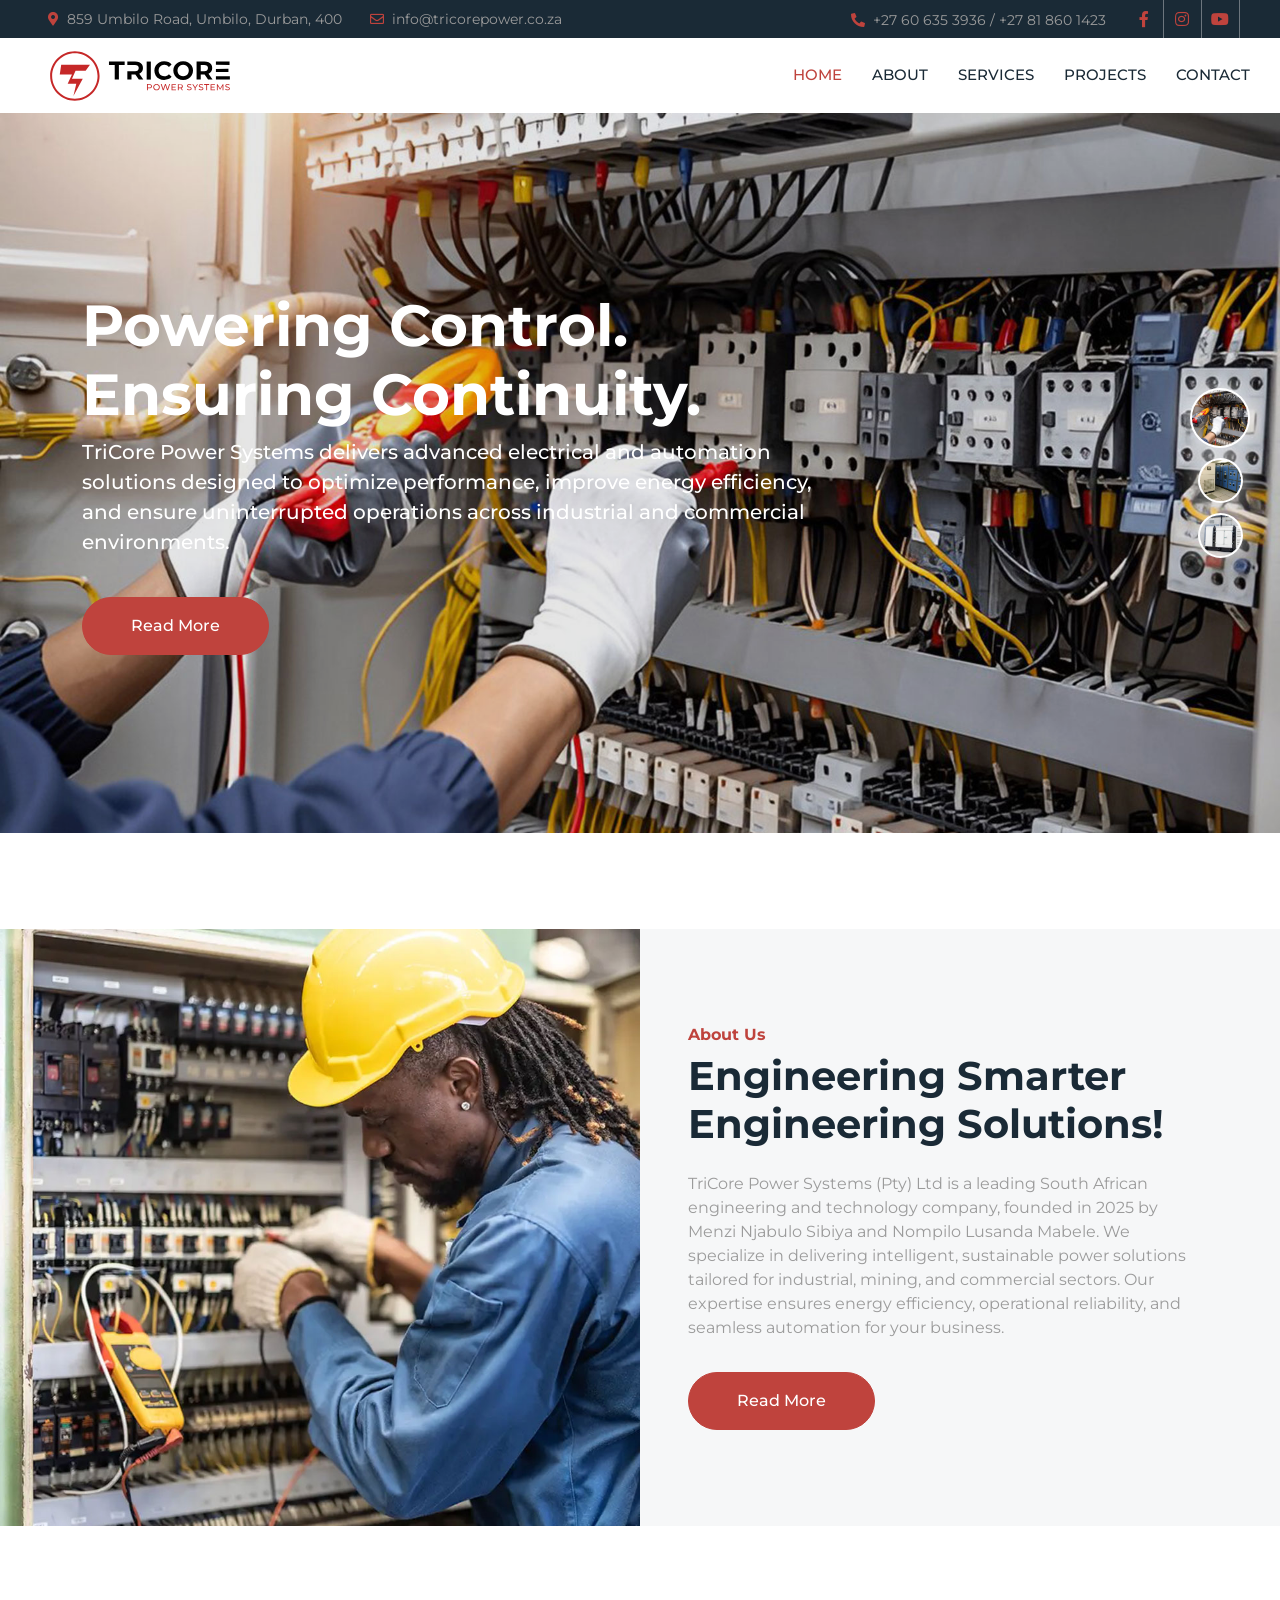
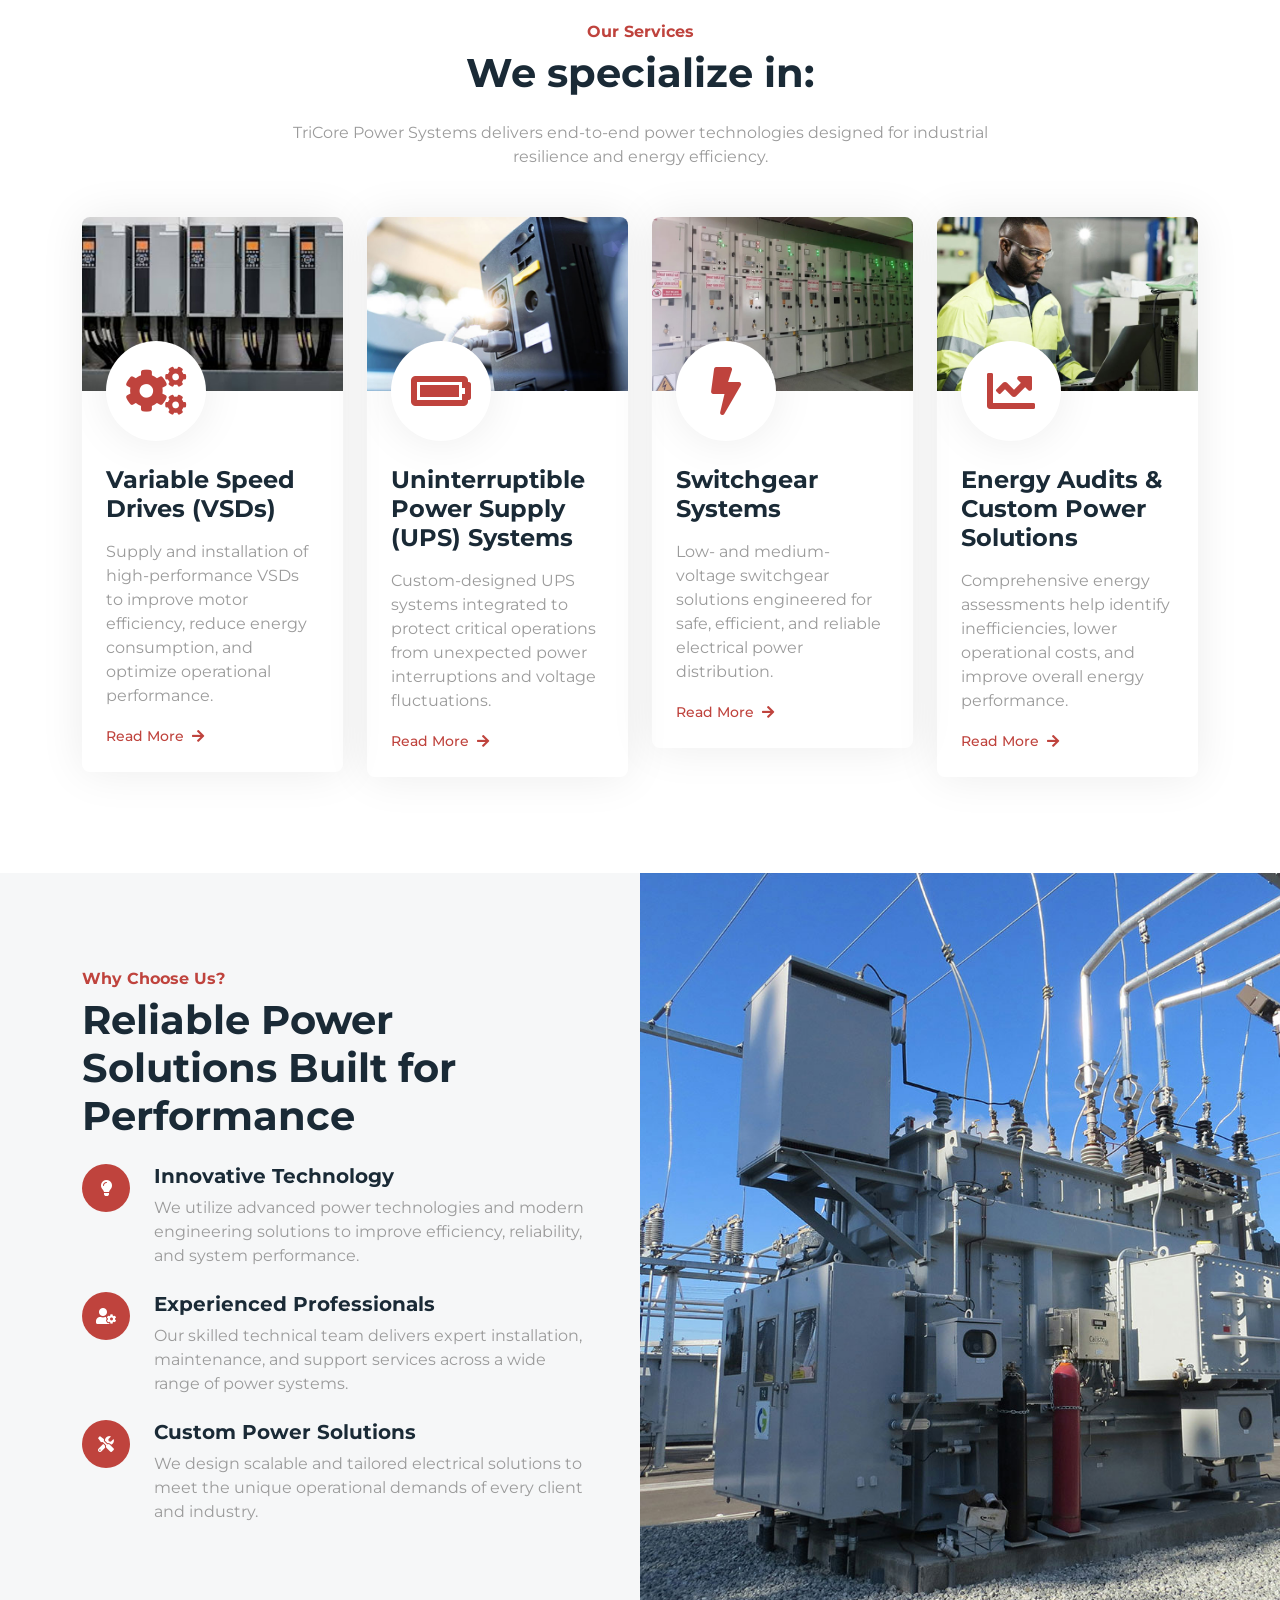
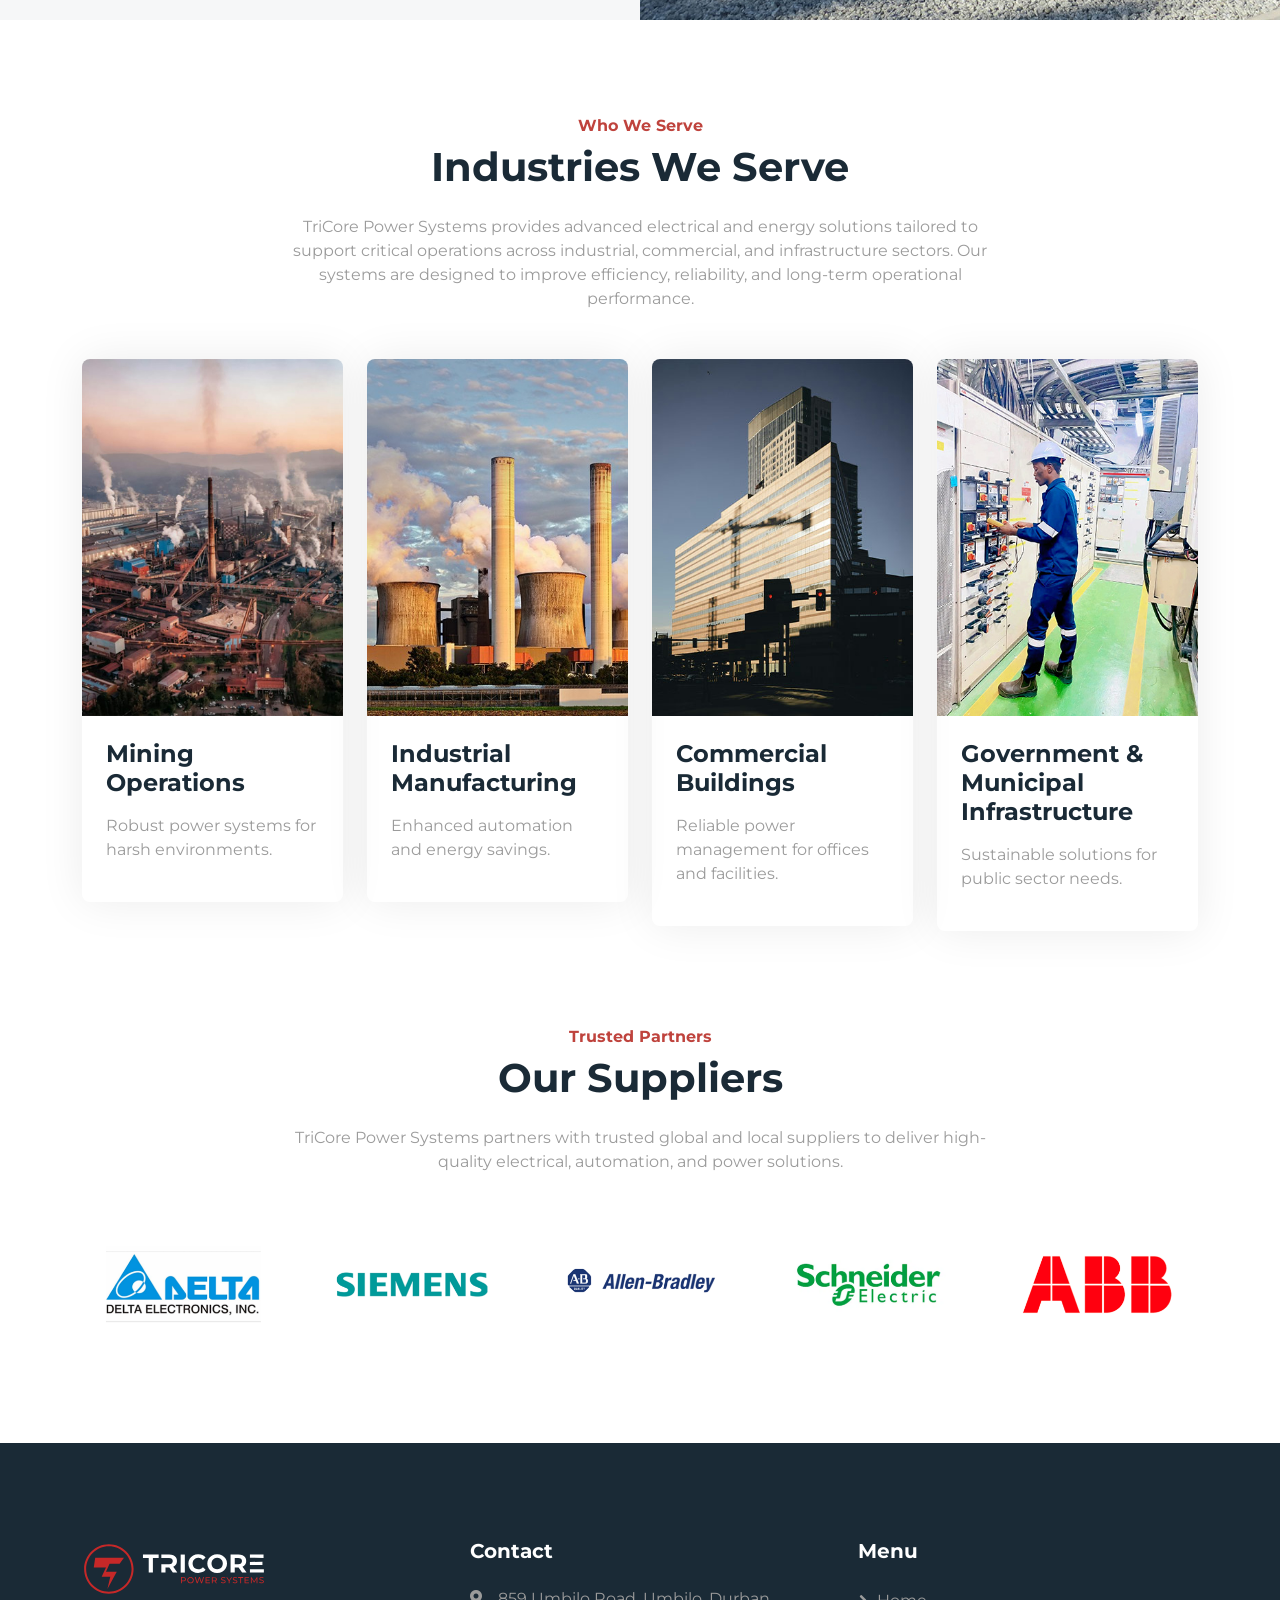
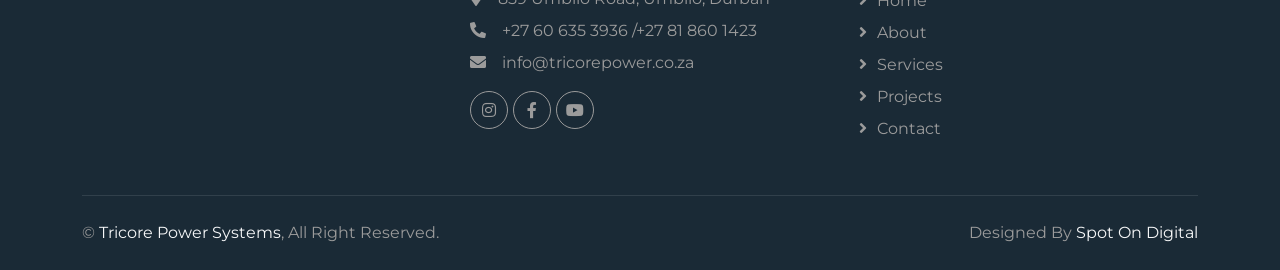
==== index.html @ cb74283c "Add files via upload" ====
<!DOCTYPE html>
<html lang="en">

<head>
    <meta charset="utf-8">
    <title>Home - Tricore Power Systems</title>
    <meta content="width=device-width, initial-scale=1.0" name="viewport">
    <meta content="" name="keywords">
    <meta content="" name="description">

    <!-- Favicon -->
    <link href="img/favicon.png" rel="icon">

    <!-- Google Web Fonts -->
    <link rel="preconnect" href="https://fonts.googleapis.com">
    <link rel="preconnect" href="https://fonts.gstatic.com" crossorigin>
    <link href="https://fonts.googleapis.com/css2?family=Open+Sans:wght@400;500&family=Roboto:wght@500;700;900&display=swap" rel="stylesheet">
    <link rel="preconnect" href="https://fonts.googleapis.com">
    <link rel="preconnect" href="https://fonts.gstatic.com" crossorigin>
    <link href="https://fonts.googleapis.com/css2?family=Montserrat:wght@100;200;300;400;500;600;700;800;900&display=swap" rel="stylesheet">

    <!-- Icon Font Stylesheet -->
    <link href="https://cdnjs.cloudflare.com/ajax/libs/font-awesome/5.10.0/css/all.min.css" rel="stylesheet">
    <link href="https://cdn.jsdelivr.net/npm/bootstrap-icons@1.4.1/font/bootstrap-icons.css" rel="stylesheet">

    <!-- Libraries Stylesheet -->
    <link href="lib/animate/animate.min.css" rel="stylesheet">
    <link href="lib/owlcarousel/assets/owl.carousel.min.css" rel="stylesheet">
    <link href="lib/lightbox/css/lightbox.min.css" rel="stylesheet">

    <!-- Customized Bootstrap Stylesheet -->
    <link href="css/bootstrap.min.css" rel="stylesheet">

    <!-- Template Stylesheet -->
    <link href="css/style.css" rel="stylesheet">
</head>

<body>
    <!-- Spinner Start -->
    <div id="spinner" class="show bg-white position-fixed translate-middle w-100 vh-100 top-50 start-50 d-flex align-items-center justify-content-center">
        <div class="spinner-border text-primary" style="width: 3rem; height: 3rem;" role="status">
            <span class="sr-only">Loading...</span>
        </div>
    </div>
    <!-- Spinner End -->


    <!-- Topbar Start -->
    <div class="container-fluid bg-dark p-0">
        <div class="row gx-0 d-none d-lg-flex">
            <div class="col-lg-7 px-5 text-start">
                <div class="h-100 d-inline-flex align-items-center me-4">
                    <small class="fa fa-map-marker-alt text-primary me-2"></small>
                    <small>859 Umbilo Road, Umbilo, Durban, 400</small>
                </div>
                <div class="h-100 d-inline-flex align-items-center">
                    <small class="far fa-envelope text-primary me-2"></small>
                    <small>info@tricorepower.co.za</small>
                </div>
            </div>
            <div class="col-lg-5 px-5 text-end">
                <div class="h-100 d-inline-flex align-items-center me-4">
                    <small class="fa fa-phone-alt text-primary me-2"></small>
                    <small>+27 60 635 3936 / +27 81 860 1423</small>
                </div>
                <div class="h-100 d-inline-flex align-items-center mx-n2">
                    <a class="btn btn-square btn-link rounded-0 border-0 border-end border-secondary" href=""><i class="fab fa-facebook-f"></i></a>
                    <a class="btn btn-square btn-link rounded-0 border-0 border-end border-secondary" href=""><i class="fab fa-instagram"></i></a>
                    <a class="btn btn-square btn-link rounded-0 border-0 border-end border-secondary" href=""><i class="fab fa-youtube"></i></a>
                   
                </div>
            </div>
        </div>
    </div>
    <!-- Topbar End -->


 <!-- Navbar Start -->
<nav class="navbar navbar-expand-lg bg-white navbar-light sticky-top p-0">
    <a href="index.html" class="navbar-brand d-flex align-items-center px-4 px-lg-5">
        <img src="img/tricore-logo.svg" alt="Tricore Logo" style="height: 60px;">
    </a>

    <button type="button" class="navbar-toggler me-4" data-bs-toggle="collapse" data-bs-target="#navbarCollapse">
        <span class="navbar-toggler-icon"></span>
    </button>

    <div class="collapse navbar-collapse" id="navbarCollapse">
        <div class="navbar-nav ms-auto p-4 p-lg-0">
            <a href="index.html" class="nav-item nav-link active">Home</a>
            <a href="about.html" class="nav-item nav-link">About</a>
            <a href="services.html" class="nav-item nav-link">Services</a>
            <a href="projects.html" class="nav-item nav-link">Projects</a>
            <a href="contact.html" class="nav-item nav-link">Contact</a>
        </div>
    </div>
</nav>
<!-- Navbar End -->


    <!-- Carousel Start -->
    <div class="container-fluid p-0 pb-5 wow fadeIn" data-wow-delay="0.1s">
        <div class="owl-carousel header-carousel position-relative">
            <div class="owl-carousel-item position-relative" data-dot="<img src='img/carousel-1.jpg'>">
                <img class="img-fluid" src="img/carousel-1.jpg" alt="">
                <div class="owl-carousel-inner">
                    <div class="container">
                        <div class="row justify-content-start">
                            <div class="col-10 col-lg-8">
                                <h1 class="display-2 text-white animated slideInDown">Powering Control. Ensuring Continuity.</h1>
                               <p class="fs-5 fw-medium text-white mb-4 pb-3">
                                TriCore Power Systems delivers advanced electrical and automation solutions designed to optimize
                                performance, improve energy efficiency, and ensure uninterrupted operations across industrial
                                and commercial environments.
                            </p>
                                <a href="" class="btn btn-primary rounded-pill py-3 px-5 animated slideInLeft">Read More</a>
                            </div>
                        </div>
                    </div>
                </div>
            </div>
            <div class="owl-carousel-item position-relative" data-dot="<img src='img/carousel-2.jpg'>">
                <img class="img-fluid" src="img/carousel-2.jpg" alt="">
                <div class="owl-carousel-inner">
                    <div class="container">
                        <div class="row justify-content-start">
                            <div class="col-10 col-lg-8">
                                <h1 class="display-2 text-white animated slideInDown">SA's No.1 Engineering and Technology Company</h1>
                                <p class="fs-5 fw-medium text-white mb-4 pb-3">
                                We provide reliable engineering expertise, innovative technologies, and tailored power solutions
                                that support infrastructure growth, operational excellence, and long-term sustainability across South Africa.
                            </p>
                                <a href="" class="btn btn-primary rounded-pill py-3 px-5 animated slideInLeft">Read More</a>
                            </div>
                        </div>
                    </div>
                </div>
            </div>
            <div class="owl-carousel-item position-relative" data-dot="<img src='img/carousel-3.jpg'>">
                <img class="img-fluid" src="img/carousel-3.jpg" alt="">
                <div class="owl-carousel-inner">
                    <div class="container">
                        <div class="row justify-content-start">
                            <div class="col-10 col-lg-8">
                                <h1 class="display-2 text-white animated slideInDown">intelligent, sustainable power solutions</h1>
                               <p class="fs-5 fw-medium text-white mb-4 pb-3">
                                From intelligent energy management systems to scalable backup power solutions, we help businesses
                                achieve safer, smarter, and more sustainable power operations for the future.
                            </p>
                                <a href="" class="btn btn-primary rounded-pill py-3 px-5 animated slideInLeft">Read More</a>
                            </div>
                        </div>
                    </div>
                </div>
            </div>
        </div>
    </div>
    <!-- Carousel End -->





    <!-- About Start -->
    <div class="container-fluid bg-light overflow-hidden my-5 px-lg-0">
        <div class="container about px-lg-0">
            <div class="row g-0 mx-lg-0">
                <div class="col-lg-6 ps-lg-0 wow fadeIn" data-wow-delay="0.1s" style="min-height: 400px;">
                    <div class="position-relative h-100">
                        <img class="position-absolute img-fluid w-100 h-100" src="img/about.jpg" style="object-fit: cover;" alt="">
                    </div>
                </div>
                <div class="col-lg-6 about-text py-5 wow fadeIn" data-wow-delay="0.5s">
                    <div class="p-lg-5 pe-lg-0">
                        <h6 class="text-primary">About Us</h6>
                        <h1 class="mb-4">Engineering Smarter Engineering Solutions!</h1>
                        <p>TriCore Power Systems (Pty) Ltd is a leading South African engineering and technology company, founded in 2025 by Menzi Njabulo Sibiya and Nompilo Lusanda Mabele. We specialize in delivering intelligent, sustainable power solutions tailored for industrial, mining, and commercial sectors. Our expertise ensures energy efficiency, operational reliability, and seamless automation for your business.</p>
                       
                        <a href="about.html" class="btn btn-primary rounded-pill py-3 px-5 mt-3">Read More</a>
                    </div>
                </div>
            </div>
        </div>
    </div>
    <!-- About End -->
    
 

   <!-- Service Start -->
<div class="container-xxl py-5">
    <div class="container">
        <div class="text-center mx-auto mb-5 wow fadeInUp" data-wow-delay="0.1s" style="max-width: 700px;">
            <h6 class="text-primary">Our Services</h6>
            <h1 class="mb-4">
                We specialize in:
            </h1>
            <p class="mb-4">
                TriCore Power Systems delivers end-to-end power technologies designed for industrial resilience and energy efficiency.
            </p>
        </div>

        <div class="row g-4">

            <!-- Variable Speed Drives -->
            <div class="col-md-3 wow fadeInUp" data-wow-delay="0.1s">
                <div class="service-item rounded overflow-hidden">
                    <img class="img-fluid" src="img/img-600x400-1.jpg" alt="Variable Speed Drives">
                    <div class="position-relative p-4 pt-0">
                        <div class="service-icon">
                            <i class="fa fa-cogs fa-3x"></i>
                        </div>

                        <h4 class="mb-3">Variable Speed Drives (VSDs)</h4>

                        <p>
                            Supply and installation of high-performance VSDs to improve motor efficiency,
                            reduce energy consumption, and optimize operational performance.
                        </p>


                        <a class="small fw-medium" href="services.html">
                            Read More<i class="fa fa-arrow-right ms-2"></i>
                        </a>
                    </div>
                </div>
            </div>

            <!-- UPS Systems -->
            <div class="col-md-3 wow fadeInUp" data-wow-delay="0.3s">
                <div class="service-item rounded overflow-hidden">
                    <img class="img-fluid" src="img/img-600x400-2.jpg" alt="UPS Systems">
                    <div class="position-relative p-4 pt-0">
                        <div class="service-icon">
                            <i class="fa fa-battery-full fa-3x"></i>
                        </div>

                        <h4 class="mb-3">Uninterruptible Power Supply (UPS) Systems</h4>

                        <p>
                            Custom-designed UPS systems integrated to protect critical operations from
                            unexpected power interruptions and voltage fluctuations.
                        </p>

                        

                        <a class="small fw-medium" href="services.html">
                            Read More<i class="fa fa-arrow-right ms-2"></i>
                        </a>
                    </div>
                </div>
            </div>

            <!-- Switchgear Systems -->
            <div class="col-md-3 wow fadeInUp" data-wow-delay="0.5s">
                <div class="service-item rounded overflow-hidden">
                    <img class="img-fluid" src="img/img-600x400-3.jpg" alt="Switchgear Systems">
                    <div class="position-relative p-4 pt-0">
                        <div class="service-icon">
                            <i class="fa fa-bolt fa-3x"></i>
                        </div>

                        <h4 class="mb-3">Switchgear Systems</h4>

                        <p>
                            Low- and medium-voltage switchgear solutions engineered for safe, efficient,
                            and reliable electrical power distribution.
                        </p>

                       
                        <a class="small fw-medium" href="services.html">
                            Read More<i class="fa fa-arrow-right ms-2"></i>
                        </a>
                    </div>
                </div>
            </div>

            <!-- Energy Audits -->
            <div class="col-md-3 wow fadeInUp" data-wow-delay="0.7s">
                <div class="service-item rounded overflow-hidden">
                    <img class="img-fluid" src="img/img-600x400-4.jpg" alt="Energy Audits">
                    <div class="position-relative p-4 pt-0">
                        <div class="service-icon">
                            <i class="fa fa-chart-line fa-3x"></i>
                        </div>

                        <h4 class="mb-3">Energy Audits & Custom Power Solutions</h4>

                        <p>
                            Comprehensive energy assessments help identify inefficiencies, lower operational
                            costs, and improve overall energy performance.
                        </p>

                       

                        <a class="small fw-medium" href="services.html">
                            Read More<i class="fa fa-arrow-right ms-2"></i>
                        </a>
                    </div>
                </div>
            </div>

        </div>
    </div>
</div>
<!-- Service End -->

   <!-- Feature Start -->
<div class="container-fluid bg-light overflow-hidden my-5 px-lg-0">
    <div class="container feature px-lg-0">
        <div class="row g-0 mx-lg-0">

            <div class="col-lg-6 feature-text py-5 wow fadeIn" data-wow-delay="0.1s">
                <div class="p-lg-5 ps-lg-0">

                    <h6 class="text-primary">Why Choose Us?</h6>
                    <h1 class="mb-4">Reliable Power Solutions Built for Performance</h1>

                   

                    <div class="row g-4">

                        <!-- Innovation -->
                        <div class="col-12">
                            <div class="d-flex align-items-start">
                                <div class="btn-lg-square bg-primary rounded-circle flex-shrink-0">
                                    <i class="fa fa-lightbulb text-white"></i>
                                </div>

                                <div class="ms-4">
                                    <h5 class="mb-2">Innovative Technology</h5>
                                    <p class="mb-0">
                                        We utilize advanced power technologies and modern engineering
                                        solutions to improve efficiency, reliability, and system performance.
                                    </p>
                                </div>
                            </div>
                        </div>

                        <!-- Expert Team -->
                        <div class="col-12">
                            <div class="d-flex align-items-start">
                                <div class="btn-lg-square bg-primary rounded-circle flex-shrink-0">
                                    <i class="fa fa-user-cog text-white"></i>
                                </div>

                                <div class="ms-4">
                                    <h5 class="mb-2">Experienced Professionals</h5>
                                    <p class="mb-0">
                                        Our skilled technical team delivers expert installation,
                                        maintenance, and support services across a wide range of power systems.
                                    </p>
                                </div>
                            </div>
                        </div>

                        <!-- Custom Solutions -->
                        <div class="col-12">
                            <div class="d-flex align-items-start">
                                <div class="btn-lg-square bg-primary rounded-circle flex-shrink-0">
                                    <i class="fa fa-tools text-white"></i>
                                </div>

                                <div class="ms-4">
                                    <h5 class="mb-2">Custom Power Solutions</h5>
                                    <p class="mb-0">
                                        We design scalable and tailored electrical solutions to meet
                                        the unique operational demands of every client and industry.
                                    </p>
                                </div>
                            </div>
                        </div>

                    </div>

                </div>
            </div>

            <div class="col-lg-6 pe-lg-0 wow fadeIn" data-wow-delay="0.5s" style="min-height: 400px;">
                <div class="position-relative h-100">
                    <img class="position-absolute img-fluid w-100 h-100"
                        src="img/feature.jpg"
                        style="object-fit: cover;"
                        alt="TriCore Power Systems">
                </div>
            </div>

        </div>
    </div>
</div>
<!-- Feature End -->
    
    
    
   <!-- Industries Start -->
<div class="container-xxl py-5">
    <div class="container">
       <div class="text-center mx-auto mb-5 wow fadeInUp" data-wow-delay="0.1s" style="max-width: 700px;">
    <h6 class="text-primary">Who We Serve</h6>

            <h1 class="mb-4">
                Industries We Serve
            </h1>

            <p class="mb-4">
                TriCore Power Systems provides advanced electrical and energy solutions tailored to support critical operations across industrial, commercial, and infrastructure sectors. Our systems are designed to improve efficiency, reliability, and long-term operational performance.
            </p>
        </div>

        <div class="row g-4">

            <!-- Variable Speed Drives -->
            <div class="col-md-3 wow fadeInUp" data-wow-delay="0.1s">
                <div class="service-item rounded overflow-hidden">
                    <img class="img-fluid" src="img/industries/mining.jpg" alt="Mining Operations">
                    <div class="position-relative p-4 pt-0"><br>
                        

                        <h4 class="mb-3">Mining Operations</h4>

                        <p>
                           Robust power systems for harsh environments.
                        </p>


                       
                    </div>
                </div>
            </div>

            <!-- UPS Systems -->
            <div class="col-md-3 wow fadeInUp" data-wow-delay="0.3s">
                <div class="service-item rounded overflow-hidden">
                    <img class="img-fluid" src="img/industries/oil-1.jpg" alt="Industrial Manufacturing">
                    <div class="position-relative p-4 pt-0"><br>
                        

                        <h4 class="mb-3">Industrial Manufacturing</h4>

                        <p>
                            Enhanced automation and energy savings.
                        </p>

                        

                       
                    </div>
                </div>
            </div>

            <!-- Switchgear Systems -->
            <div class="col-md-3 wow fadeInUp" data-wow-delay="0.5s">
                <div class="service-item rounded overflow-hidden">
                    <img class="img-fluid" src="img/industries/commercial_building.jpg" alt="Switchgear Systems">
                    <div class="position-relative p-4 pt-0"><br>
                        

                        <h4 class="mb-3">Commercial Buildings</h4>

                        <p>
                            Reliable power management for offices and facilities.
                        </p>

                       
                       
                    </div>
                </div>
            </div>

            <!-- Energy Audits -->
            <div class="col-md-3 wow fadeInUp" data-wow-delay="0.7s">
                <div class="service-item rounded overflow-hidden">
                    <img class="img-fluid" src="img/industries/government-2.jpg" alt="Energy Audits">
                    <div class="position-relative p-4 pt-0"><br>
                        

                        <h4 class="mb-3">Government & Municipal Infrastructure</h4>

                        <p>
                           Sustainable solutions for public sector needs.
                        </p>

                       

                       
                    </div>
                </div>
            </div>

        </div>
    </div>
</div>
<!-- Service End -->

  
    
   <!-- Suppliers Start -->
<div class="container-xxl py-5">
    <div class="container">

        <div class="text-center mx-auto mb-5 wow fadeInUp" data-wow-delay="0.1s" style="max-width: 700px;">
            <h6 class="text-primary">Trusted Partners</h6>

            <h1 class="mb-4">
                Our Suppliers
            </h1>

            <p class="mb-4">
                TriCore Power Systems partners with trusted global and local suppliers to deliver
                high-quality electrical, automation, and power solutions.
            </p>
        </div>

        <!-- Supplier Logos Carousel -->
        <div class="owl-carousel supplier-carousel wow fadeInUp" data-wow-delay="0.3s">

            <!-- Supplier 1 -->
            <div class="supplier-item text-center">
                <div class="p-4">
                    <img class="img-fluid mx-auto"
                        src="img/suppliers/supplier1.png"
                        alt="Supplier Logo"
                        style="max-height: 90px; width: auto;">
                </div>
            </div>

            <!-- Supplier 2 -->
            <div class="supplier-item text-center">
                <div class="p-4">
                    <img class="img-fluid mx-auto"
                        src="img/suppliers/supplier2.png"
                        alt="Supplier Logo"
                        style="max-height: 90px; width: auto;">
                </div>
            </div>

            <!-- Supplier 3 -->
            <div class="supplier-item text-center">
                <div class="p-4">
                    <img class="img-fluid mx-auto"
                        src="img/suppliers/supplier3.png"
                        alt="Supplier Logo"
                        style="max-height: 90px; width: auto;">
                </div>
            </div>

            <!-- Supplier 4 -->
            <div class="supplier-item text-center">
                <div class="p-4">
                    <img class="img-fluid mx-auto"
                        src="img/suppliers/supplier4.png"
                        alt="Supplier Logo"
                        style="max-height: 90px; width: auto;">
                </div>
            </div>

            <!-- Supplier 5 -->
            <div class="supplier-item text-center">
                <div class="p-4">
                    <img class="img-fluid mx-auto"
                        src="img/suppliers/supplier5.png"
                        alt="Supplier Logo"
                        style="max-height: 90px; width: auto;">
                </div>
            </div>

        </div>

    </div>
</div>
<!-- Suppliers End -->

<!-- Owl Carousel CSS -->
<link rel="stylesheet"
    href="https://cdnjs.cloudflare.com/ajax/libs/OwlCarousel2/2.3.4/assets/owl.carousel.min.css">

<link rel="stylesheet"
    href="https://cdnjs.cloudflare.com/ajax/libs/OwlCarousel2/2.3.4/assets/owl.theme.default.min.css">


<!-- jQuery -->
<script src="https://code.jquery.com/jquery-3.6.0.min.js"></script>

<!-- Owl Carousel JS -->
<script src="https://cdnjs.cloudflare.com/ajax/libs/OwlCarousel2/2.3.4/owl.carousel.min.js"></script>


<!-- Carousel Script -->
<script>
    $('.supplier-carousel').owlCarousel({
        loop: true,
        margin: 25,
        nav: false,
        dots: false,
        autoplay: true,
        autoplayTimeout: 2500,
        autoplayHoverPause: true,
        responsive: {
            0: {
                items: 2
            },
            576: {
                items: 3
            },
            768: {
                items: 4
            },
            992: {
                items: 5
            }
        }
    });
</script>
   


  

    <!-- Footer Start -->
    <div class="container-fluid bg-dark text-body footer mt-5 pt-5 wow fadeIn" data-wow-delay="0.1s">
        <div class="container py-5">
            <div class="row g-5">
                
                <div class="col-lg-4 col-md-6">
                    <a href="index.html">
        <img src="img/tricore-logo-white.svg" alt="Tricore Logo" style="height: 60px;">
    </a>
                   
                </div>
                
                <div class="col-lg-4 col-md-6">
                    <h5 class="text-white mb-4">Contact</h5>
                    <p class="mb-2"><i class="fa fa-map-marker-alt me-3"></i>859 Umbilo Road, Umbilo, Durban</p>
                    <p class="mb-2"><i class="fa fa-phone-alt me-3"></i>+27 60 635 3936 /+27 81 860 1423</p>
                    <p class="mb-2"><i class="fa fa-envelope me-3"></i>info@tricorepower.co.za</p>
                    <div class="d-flex pt-2">
                        <a class="btn btn-square btn-outline-light btn-social" href=""><i class="fab fa-instagram"></i></a>
                        <a class="btn btn-square btn-outline-light btn-social" href=""><i class="fab fa-facebook-f"></i></a>
                        <a class="btn btn-square btn-outline-light btn-social" href=""><i class="fab fa-youtube"></i></a>
                      
                    </div>
                </div>
                <div class="col-lg-4 col-md-6">
                    <h5 class="text-white mb-4">Menu</h5>
                    <a class="btn btn-link" href="index.html">Home</a>
                    <a class="btn btn-link" href="about.html">About</a>
                    <a class="btn btn-link" href="services.html">Services</a>
                    <a class="btn btn-link" href="projects.html">Projects</a>
                    <a class="btn btn-link" href="contact.html">Contact</a>
                </div>
                
               
            </div>
        </div>
        <div class="container">
            <div class="copyright">
                <div class="row">
                    <div class="col-md-6 text-center text-md-start mb-3 mb-md-0">
                        &copy; <a href="#">Tricore Power Systems</a>, All Right Reserved.
                    </div>
                    <div class="col-md-6 text-center text-md-end">
                        
                        Designed By <a href="https://spotondigital.co.za">Spot On Digital</a>
                        
                    </div>
                </div>
            </div>
        </div>
    </div>
    <!-- Footer End -->


    <!-- Back to Top -->
    <a href="#" class="btn btn-lg btn-primary btn-lg-square rounded-circle back-to-top"><i class="bi bi-arrow-up"></i></a>


    <!-- JavaScript Libraries -->
    <script src="https://code.jquery.com/jquery-3.4.1.min.js"></script>
    <script src="https://cdn.jsdelivr.net/npm/bootstrap@5.0.0/dist/js/bootstrap.bundle.min.js"></script>
    <script src="lib/wow/wow.min.js"></script>
    <script src="lib/easing/easing.min.js"></script>
    <script src="lib/waypoints/waypoints.min.js"></script>
    <script src="lib/counterup/counterup.min.js"></script>
    <script src="lib/owlcarousel/owl.carousel.min.js"></script>
    <script src="lib/isotope/isotope.pkgd.min.js"></script>
    <script src="lib/lightbox/js/lightbox.min.js"></script>

    <!-- Template Javascript -->
    <script src="js/main.js"></script>
</body>

</html>
---- css/style.css ----
/********** Template CSS **********/
:root {
    --primary: #bf433d;
    --light: #F6F7F8;
    --dark: #1A2A36;
}

body{
    font-family: 'Montserrat', sans-serif;
}

h1, .h1, h2, .h2, h3, .h3, h4, .h4, h5, .h5, h6, .h6 {
    margin-top: 0;
    margin-bottom: .5rem;
    font-family: 'Montserrat', sans-serif;
    font-weight: 700;
    line-height: 1.2;
    color: #1A2A36;
}

.display-2 {
    font-size: calc(1.275rem + 2.9vw);
    font-weight: 700;
    line-height: 1.2;
}

.display-3 {
    font-size: calc(1.225rem + 3.3vw);
    font-weight: 700;
    line-height: 1.2;
}

.fw-medium {
    font-weight: 500 !important;
}

.fw-bold {
    font-weight: 700 !important;
}

.fw-black {
    font-weight: 900 !important;
}

.back-to-top {
    position: fixed;
    display: none;
    right: 45px;
    bottom: 45px;
    z-index: 99;
}


/*** Spinner ***/
#spinner {
    opacity: 0;
    visibility: hidden;
    transition: opacity .5s ease-out, visibility 0s linear .5s;
    z-index: 99999;
}

#spinner.show {
    transition: opacity .5s ease-out, visibility 0s linear 0s;
    visibility: visible;
    opacity: 1;
}


/*** Button ***/
.btn {
    font-weight: 500;
    transition: .5s;
}

.btn.btn-primary,
.btn.btn-outline-primary:hover {
    color: #FFFFFF;
}

.btn-square {
    width: 38px;
    height: 38px;
}

.btn-sm-square {
    width: 32px;
    height: 32px;
}

.btn-lg-square {
    width: 48px;
    height: 48px;
}

.btn-square,
.btn-sm-square,
.btn-lg-square {
    padding: 0;
    display: flex;
    align-items: center;
    justify-content: center;
    font-weight: normal;
}

/*** Navbar ***/
.navbar.sticky-top {
    top: -100px;
    transition: .5s;
}

.navbar .navbar-brand,
.navbar a.btn {
    height: 75px;
}

.navbar .navbar-nav .nav-link {
    margin-right: 30px;
    padding: 25px 0;
    color: var(--dark);
    font-size: 15px;
    font-weight: 500;
    text-transform: uppercase;
    outline: none;
}

.navbar .navbar-nav .nav-link:hover,
.navbar .navbar-nav .nav-link.active {
    color: var(--primary);
}

.navbar .dropdown-toggle::after {
    border: none;
    content: "\f107";
    font-family: "Font Awesome 5 Free";
    font-weight: 900;
    vertical-align: middle;
    margin-left: 8px;
}

@media (max-width: 991.98px) {
    .navbar .navbar-nav .nav-link  {
        margin-right: 0;
        padding: 10px 0;
    }

    .navbar .navbar-nav {
        border-top: 1px solid #EEEEEE;
    }
}

@media (min-width: 992px) {
    .navbar .nav-item .dropdown-menu {
        display: block;
        border: none;
        margin-top: 0;
        top: 150%;
        opacity: 0;
        visibility: hidden;
        transition: .5s;
    }

    .navbar .nav-item:hover .dropdown-menu {
        top: 100%;
        visibility: visible;
        transition: .5s;
        opacity: 1;
    }
}


/*** Header ***/
.owl-carousel-inner {
    position: absolute;
    width: 100%;
    height: 100%;
    top: 0;
    left: 0;
    display: flex;
    align-items: center;
    background: rgba(0, 0, 0, .1);
}

@media (max-width: 768px) {
    .header-carousel .owl-carousel-item {
        position: relative;
        min-height: 500px;
    }

    .header-carousel .owl-carousel-item img {
        position: absolute;
        width: 100%;
        height: 100%;
        object-fit: cover;
    }

    .header-carousel .owl-carousel-item p {
        font-size: 16px !important;
    }
}

.header-carousel .owl-dots {
    position: absolute;
    width: 60px;
    height: 100%;
    top: 0;
    right: 30px;
    display: flex;
    flex-direction: column;
    align-items: center;
    justify-content: center;
}

.header-carousel .owl-dots .owl-dot {
    position: relative;
    width: 45px;
    height: 45px;
    margin: 5px 0;
    background: #FFFFFF;
    box-shadow: 0 0 30px rgba(255, 255, 255, .9);
    border-radius: 45px;
    transition: .5s;
}

.header-carousel .owl-dots .owl-dot.active {
    width: 60px;
    height: 60px;
}

.header-carousel .owl-dots .owl-dot img {
    position: absolute;
    width: 100%;
    height: 100%;
    object-fit: cover;
    padding: 2px;
    border-radius: 45px;
    transition: .5s;
}

.page-header {
    background: linear-gradient(rgba(0, 0, 0, .1), rgba(0, 0, 0, .1)), url(../img/header.jpg) center center no-repeat;
    background-size: cover;
}

.breadcrumb-item + .breadcrumb-item::before {
    color: var(--light);
}


/*** About ***/
@media (min-width: 992px) {
    .container.about {
        max-width: 100% !important;
    }

    .about-text  {
        padding-right: calc(((100% - 960px) / 2) + .75rem);
    }
}

@media (min-width: 1200px) {
    .about-text  {
        padding-right: calc(((100% - 1140px) / 2) + .75rem);
    }
}

@media (min-width: 1400px) {
    .about-text  {
        padding-right: calc(((100% - 1320px) / 2) + .75rem);
    }
}


/*** Service ***/
.service-item {
    box-shadow: 0 0 45px rgba(0, 0, 0, .08);
}

.service-icon {
    position: relative;
    margin: -50px 0 25px 0;
    width: 100px;
    height: 100px;
    display: flex;
    align-items: center;
    justify-content: center;
    color: var(--primary);
    background: #FFFFFF;
    border-radius: 100px;
    box-shadow: 0 0 45px rgba(0, 0, 0, .08);
    transition: .5s;
}

.service-item:hover .service-icon {
    color: #FFFFFF;
    background: var(--primary);
}


/*** Feature ***/
@media (min-width: 992px) {
    .container.feature {
        max-width: 100% !important;
    }

    .feature-text  {
        padding-left: calc(((100% - 960px) / 2) + .75rem);
    }
}

@media (min-width: 1200px) {
    .feature-text  {
        padding-left: calc(((100% - 1140px) / 2) + .75rem);
    }
}

@media (min-width: 1400px) {
    .feature-text  {
        padding-left: calc(((100% - 1320px) / 2) + .75rem);
    }
}


/*** Project Portfolio ***/
#portfolio-flters li {
    display: inline-block;
    font-weight: 500;
    color: var(--dark);
    cursor: pointer;
    transition: .5s;
    border-bottom: 2px solid transparent;
}

#portfolio-flters li:hover,
#portfolio-flters li.active {
    color: var(--primary);
    border-color: var(--primary);
}

.portfolio-img {
    position: relative;
}

.portfolio-img::before,
.portfolio-img::after {
    position: absolute;
    content: "";
    width: 0;
    height: 100%;
    top: 0;
    background: var(--dark);
    transition: .5s;
}

.portfolio-img::before {
    left: 50%;
}

.portfolio-img::after {
    right: 50%;
}

.portfolio-item:hover .portfolio-img::before {
    width: 51%;
    left: 0;
}

.portfolio-item:hover .portfolio-img::after {
    width: 51%;
    right: 0;
}

.portfolio-btn {
    position: absolute;
    top: 0;
    left: 0;
    width: 100%;
    height: 100%;
    display: flex;
    align-items: center;
    justify-content: center;
    opacity: 0;
    z-index: 1;
    transition: .5s;
}

.portfolio-item:hover .portfolio-btn {
    opacity: 1;
    transition-delay: .3s;
}


/*** Quote ***/
@media (min-width: 992px) {
    .container.quote {
        max-width: 100% !important;
    }

    .quote-text  {
        padding-right: calc(((100% - 960px) / 2) + .75rem);
    }
}

@media (min-width: 1200px) {
    .quote-text  {
        padding-right: calc(((100% - 1140px) / 2) + .75rem);
    }
}

@media (min-width: 1400px) {
    .quote-text  {
        padding-right: calc(((100% - 1320px) / 2) + .75rem);
    }
}


/*** Team ***/
.team-item {
    box-shadow: 0 0 45px rgba(0, 0, 0, .08);
}

.team-item img {
    border-radius: 8px 8px 0 0;
}

.team-item .team-social {
    display: flex;
    flex-direction: column;
    align-items: center;
    justify-content: flex-end;
    background: #FFFFFF;
    transition: .5s;
}


/*** Testimonial ***/
.testimonial-carousel::before {
    position: absolute;
    content: "";
    top: 0;
    left: 0;
    height: 100%;
    width: 0;
    background: linear-gradient(to right, rgba(255, 255, 255, 1) 0%, rgba(255, 255, 255, 0) 100%);
    z-index: 1;
}

.testimonial-carousel::after {
    position: absolute;
    content: "";
    top: 0;
    right: 0;
    height: 100%;
    width: 0;
    background: linear-gradient(to left, rgba(255, 255, 255, 1) 0%, rgba(255, 255, 255, 0) 100%);
    z-index: 1;
}

@media (min-width: 768px) {
    .testimonial-carousel::before,
    .testimonial-carousel::after {
        width: 200px;
    }
}

@media (min-width: 992px) {
    .testimonial-carousel::before,
    .testimonial-carousel::after {
        width: 300px;
    }
}

.testimonial-carousel .owl-nav {
    position: absolute;
    width: 350px;
    top: 20px;
    left: 50%;
    transform: translateX(-50%);
    display: flex;
    justify-content: space-between;
    opacity: 0;
    transition: .5s;
    z-index: 1;
}

.testimonial-carousel:hover .owl-nav {
    width: 300px;
    opacity: 1;
}

.testimonial-carousel .owl-nav .owl-prev,
.testimonial-carousel .owl-nav .owl-next {
    position: relative;
    color: var(--primary);
    font-size: 45px;
    transition: .5s;
}

.testimonial-carousel .owl-nav .owl-prev:hover,
.testimonial-carousel .owl-nav .owl-next:hover {
    color: var(--dark);
}

.testimonial-carousel .testimonial-img img {
    width: 100px;
    height: 100px;
}

.testimonial-carousel .testimonial-img .btn-square {
    position: absolute;
    bottom: -19px;
    left: 50%;
    transform: translateX(-50%);
}

.testimonial-carousel .owl-item .testimonial-text {
    margin-bottom: 30px;
    box-shadow: 0 0 45px rgba(0, 0, 0, .08);
    transform: scale(.8);
    transition: .5s;
}

.testimonial-carousel .owl-item.center .testimonial-text {
    transform: scale(1);
}


/*** Contact ***/
@media (min-width: 992px) {
    .container.contact {
        max-width: 100% !important;
    }

    .contact-text  {
        padding-left: calc(((100% - 960px) / 2) + .75rem);
    }
}

@media (min-width: 1200px) {
    .contact-text  {
        padding-left: calc(((100% - 1140px) / 2) + .75rem);
    }
}

@media (min-width: 1400px) {
    .contact-text  {
        padding-left: calc(((100% - 1320px) / 2) + .75rem);
    }
}


/*** Footer ***/
.footer .btn.btn-social {
    margin-right: 5px;
    color: #9B9B9B;
    border: 1px solid #9B9B9B;
    border-radius: 38px;
    transition: .3s;
}

.footer .btn.btn-social:hover {
    color: var(--primary);
    border-color: var(--light);
}

.footer .btn.btn-link {
    display: block;
    margin-bottom: 5px;
    padding: 0;
    text-align: left;
    color: #9B9B9B;
    font-weight: normal;
    text-transform: capitalize;
    transition: .3s;
}

.footer .btn.btn-link::before {
    position: relative;
    content: "\f105";
    font-family: "Font Awesome 5 Free";
    font-weight: 900;
    margin-right: 10px;
}

.footer .btn.btn-link:hover {
    color: #FFFFFF;
    letter-spacing: 1px;
    box-shadow: none;
}

.footer .copyright {
    padding: 25px 0;
    border-top: 1px solid rgba(256, 256, 256, .1);
}

.footer .copyright a {
    color: var(--light);
}

.footer .copyright a:hover {
    color: var(--primary);
}
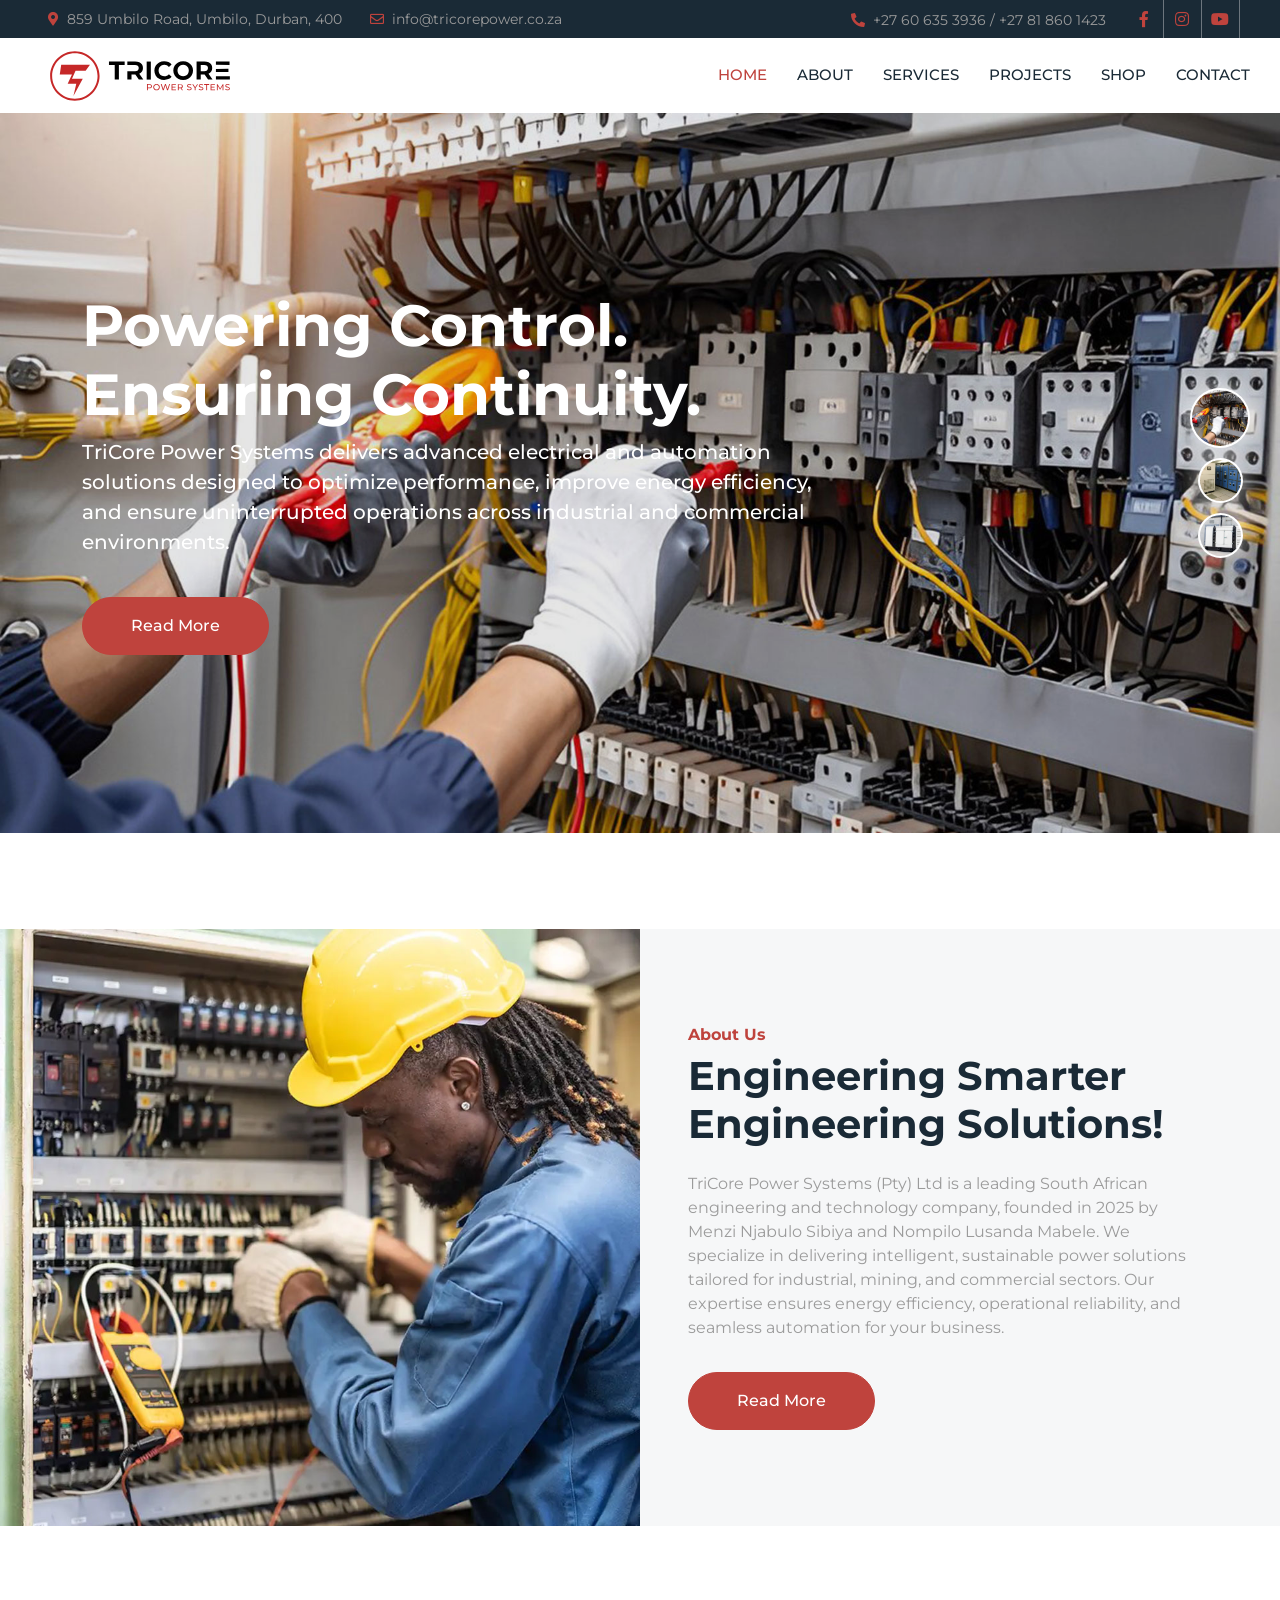
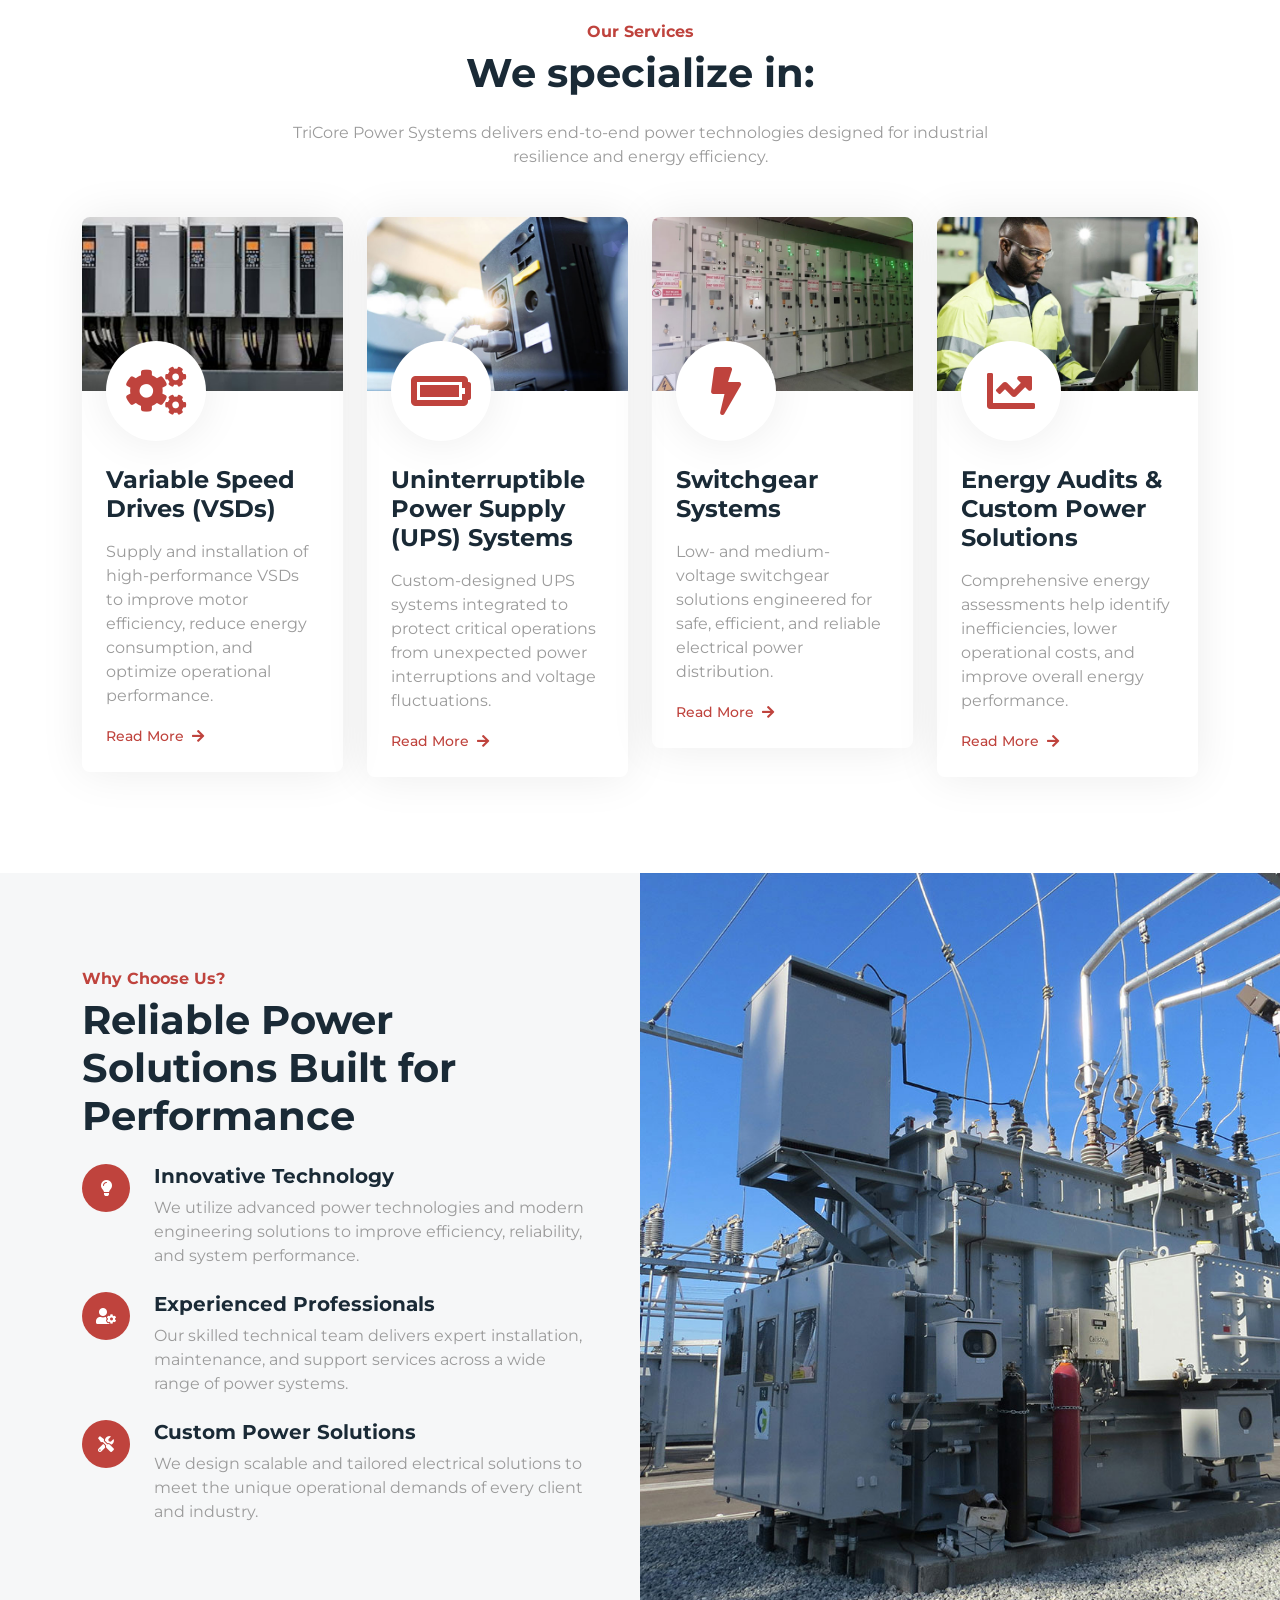
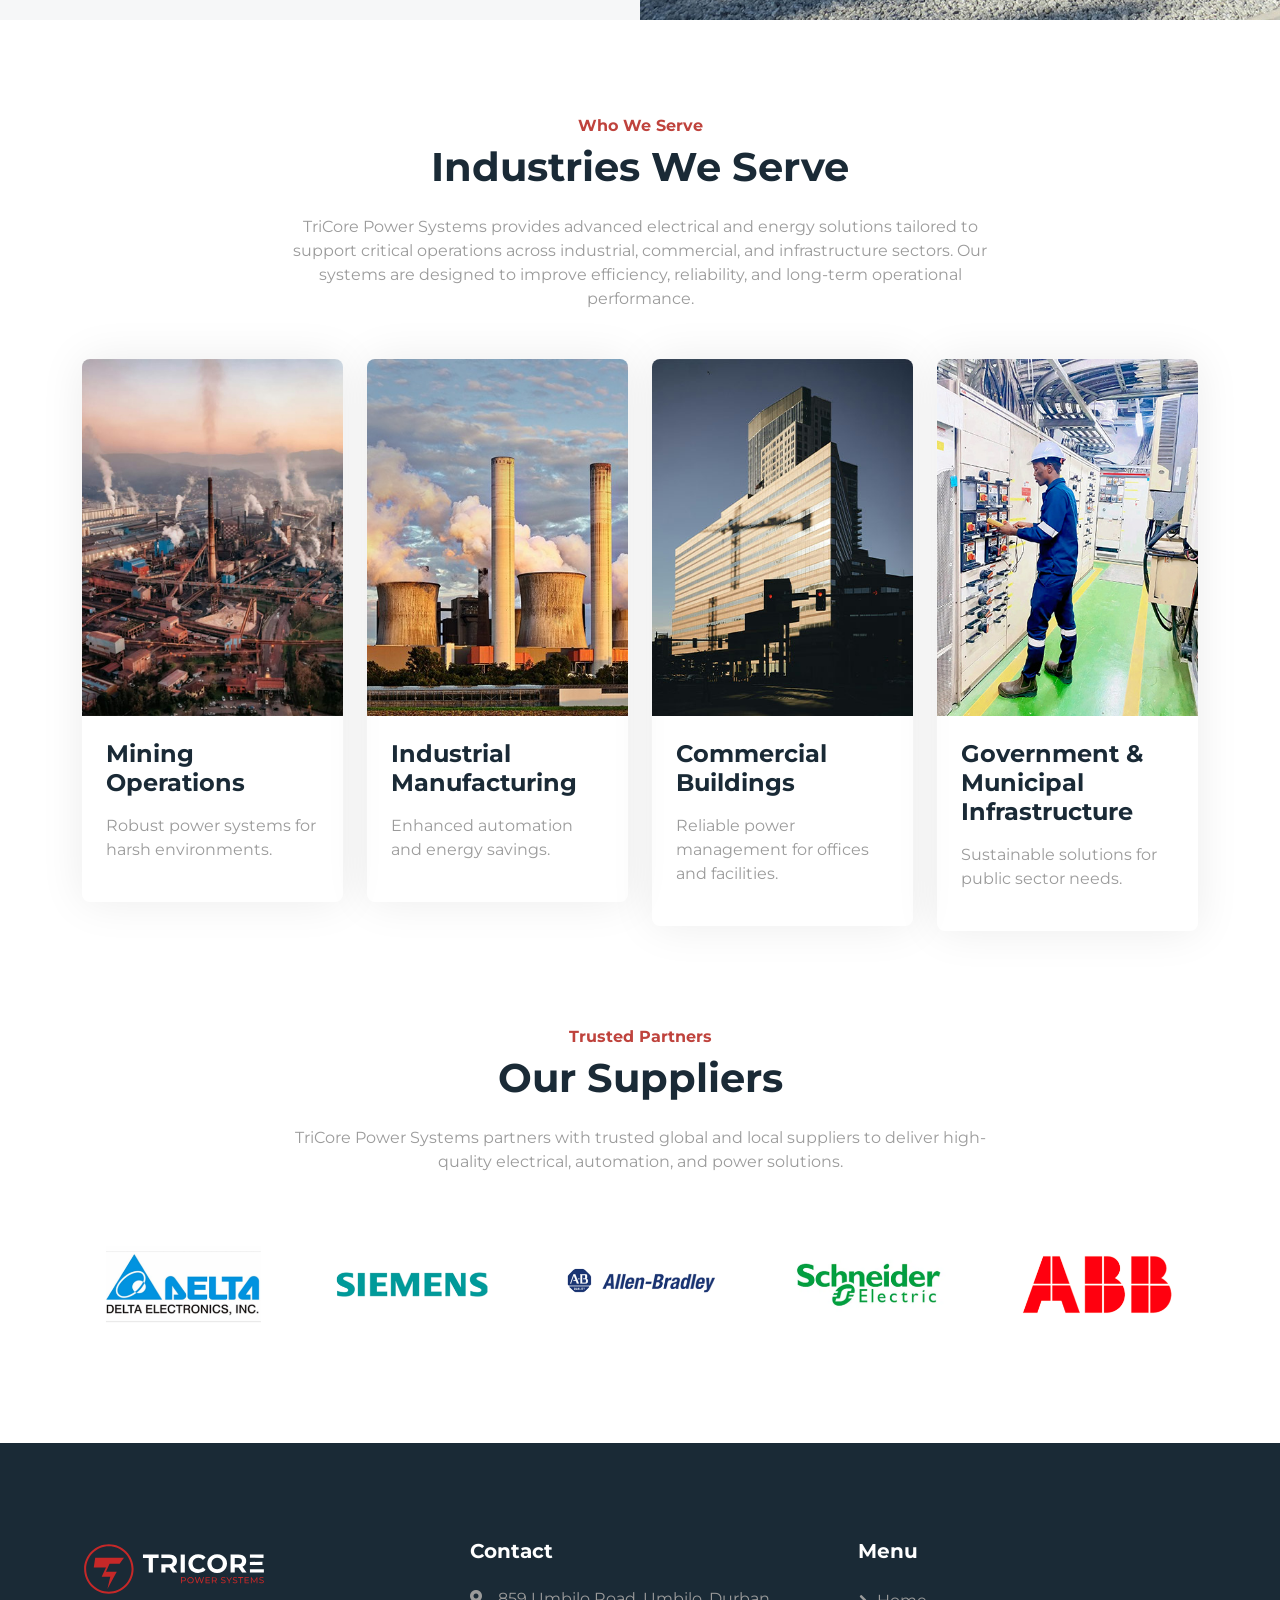
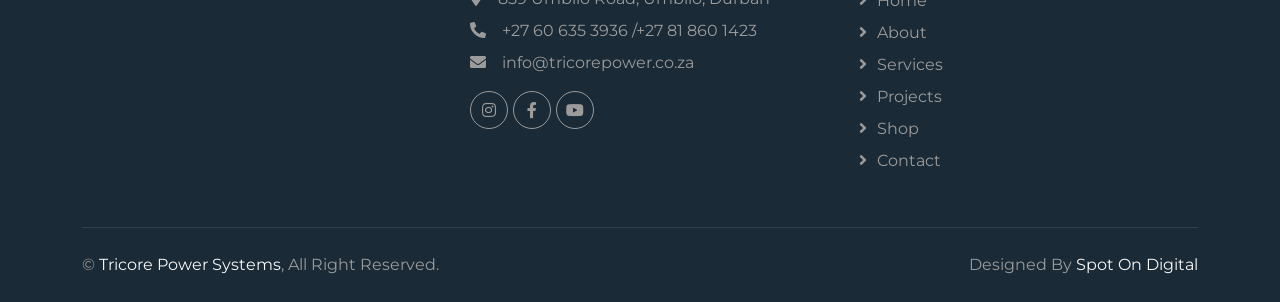
==== commit da802358: "Add files via upload" ====
--- a/index.html
+++ b/index.html
@@ -91,6 +91,7 @@
             <a href="about.html" class="nav-item nav-link">About</a>
             <a href="services.html" class="nav-item nav-link">Services</a>
             <a href="projects.html" class="nav-item nav-link">Projects</a>
+            <a href="shop.html" class="nav-item nav-link">Shop</a>
             <a href="contact.html" class="nav-item nav-link">Contact</a>
         </div>
     </div>
@@ -298,6 +299,8 @@
                     </div>
                 </div>
             </div>
+            
+            
 
         </div>
     </div>
@@ -639,12 +642,13 @@
                       
                     </div>
                 </div>
-                <div class="col-lg-4 col-md-6">
+               <div class="col-lg-4 col-md-6">
                     <h5 class="text-white mb-4">Menu</h5>
                     <a class="btn btn-link" href="index.html">Home</a>
                     <a class="btn btn-link" href="about.html">About</a>
                     <a class="btn btn-link" href="services.html">Services</a>
                     <a class="btn btn-link" href="projects.html">Projects</a>
+                    <a class="btn btn-link" href="shop.html">Shop</a>
                     <a class="btn btn-link" href="contact.html">Contact</a>
                 </div>
                 
--- a/css/style.css
+++ b/css/style.css
@@ -347,7 +347,7 @@
     width: 0;
     height: 100%;
     top: 0;
-    background: var(--dark);
+    background: var(--primary);
     transition: .5s;
 }
 
